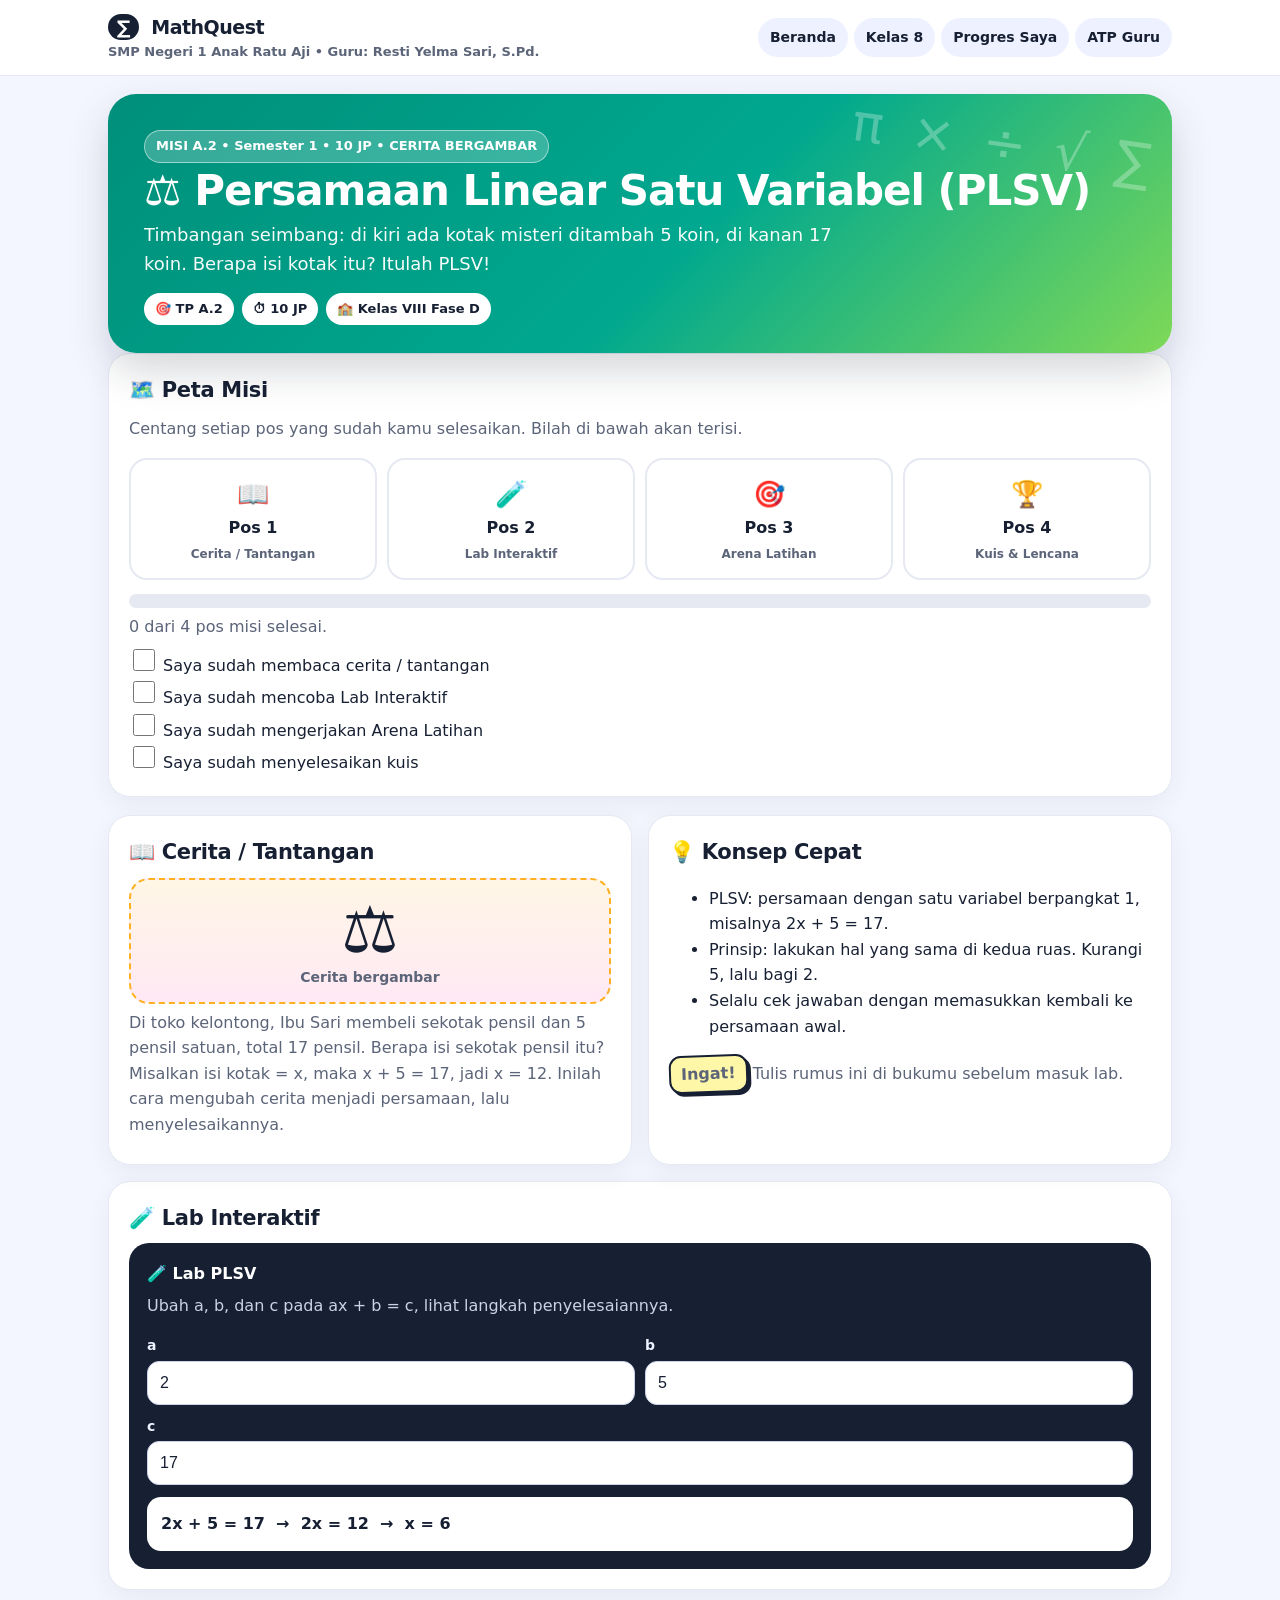
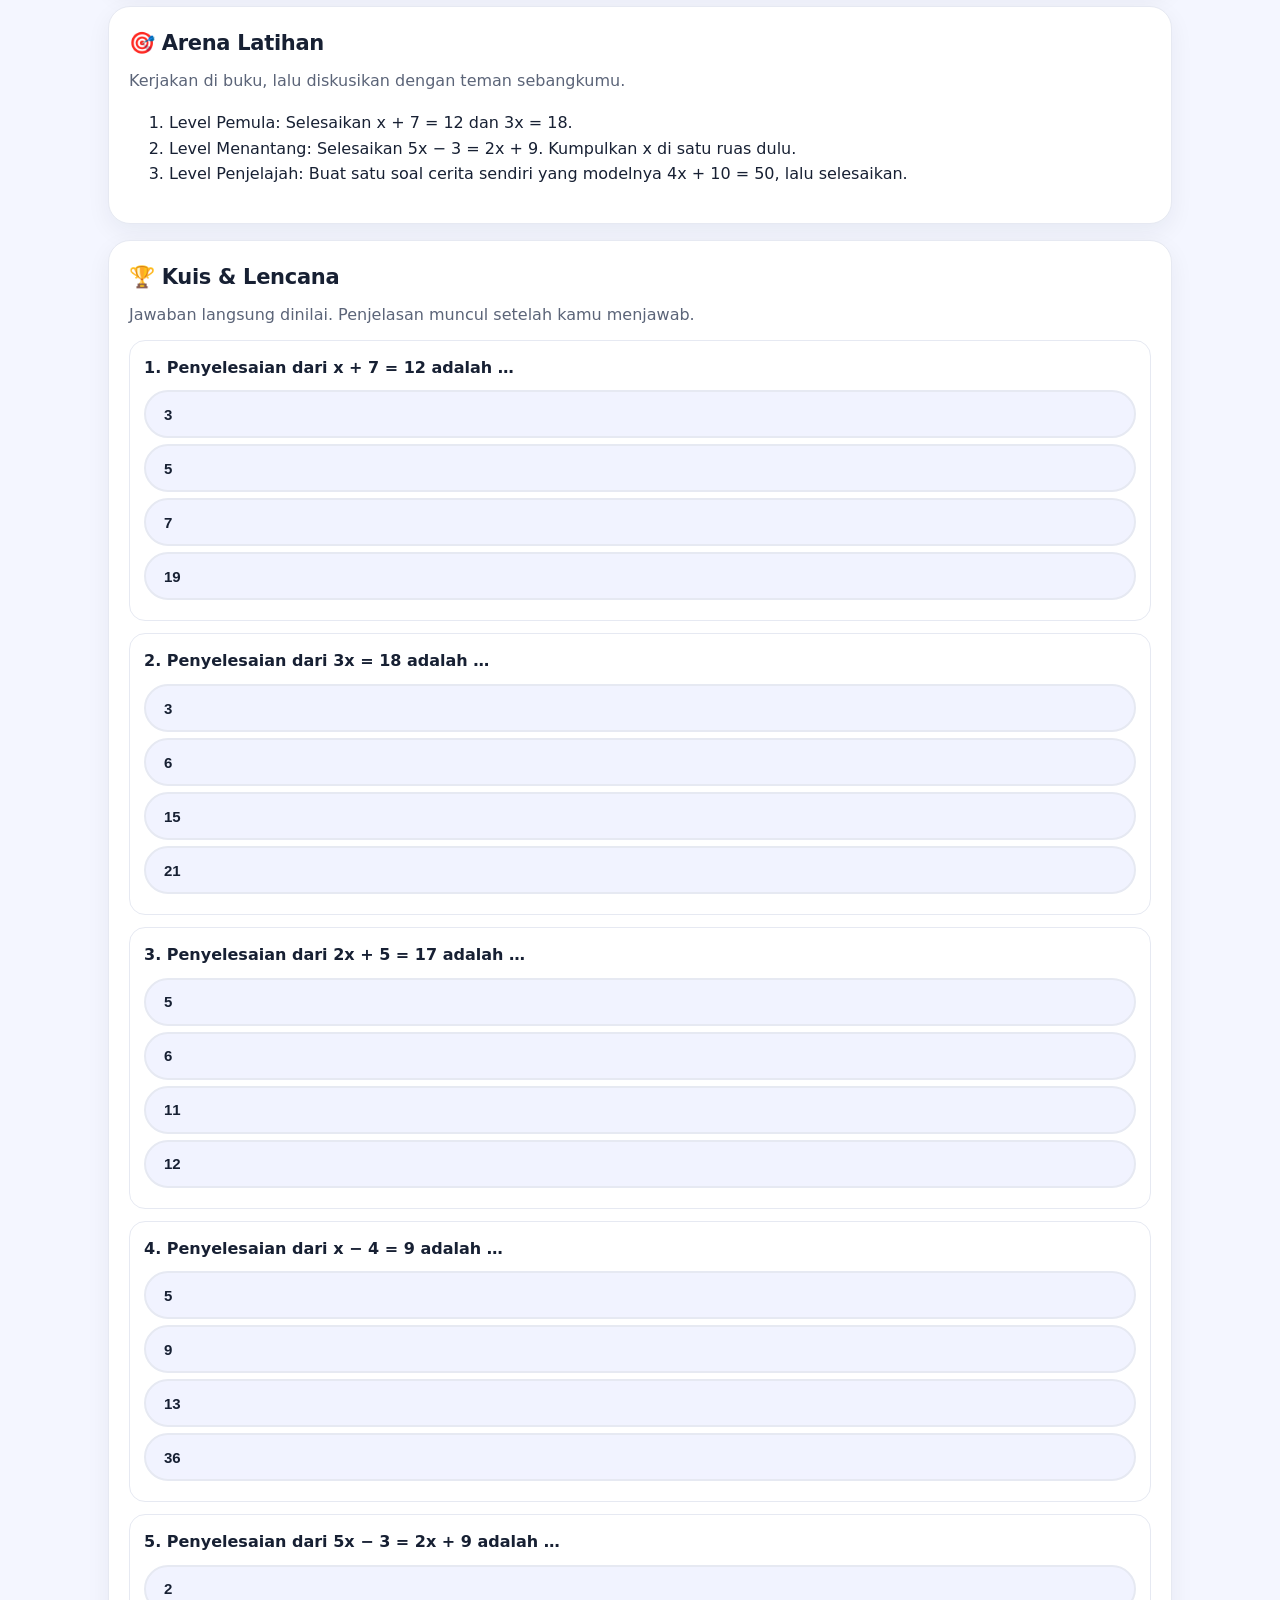
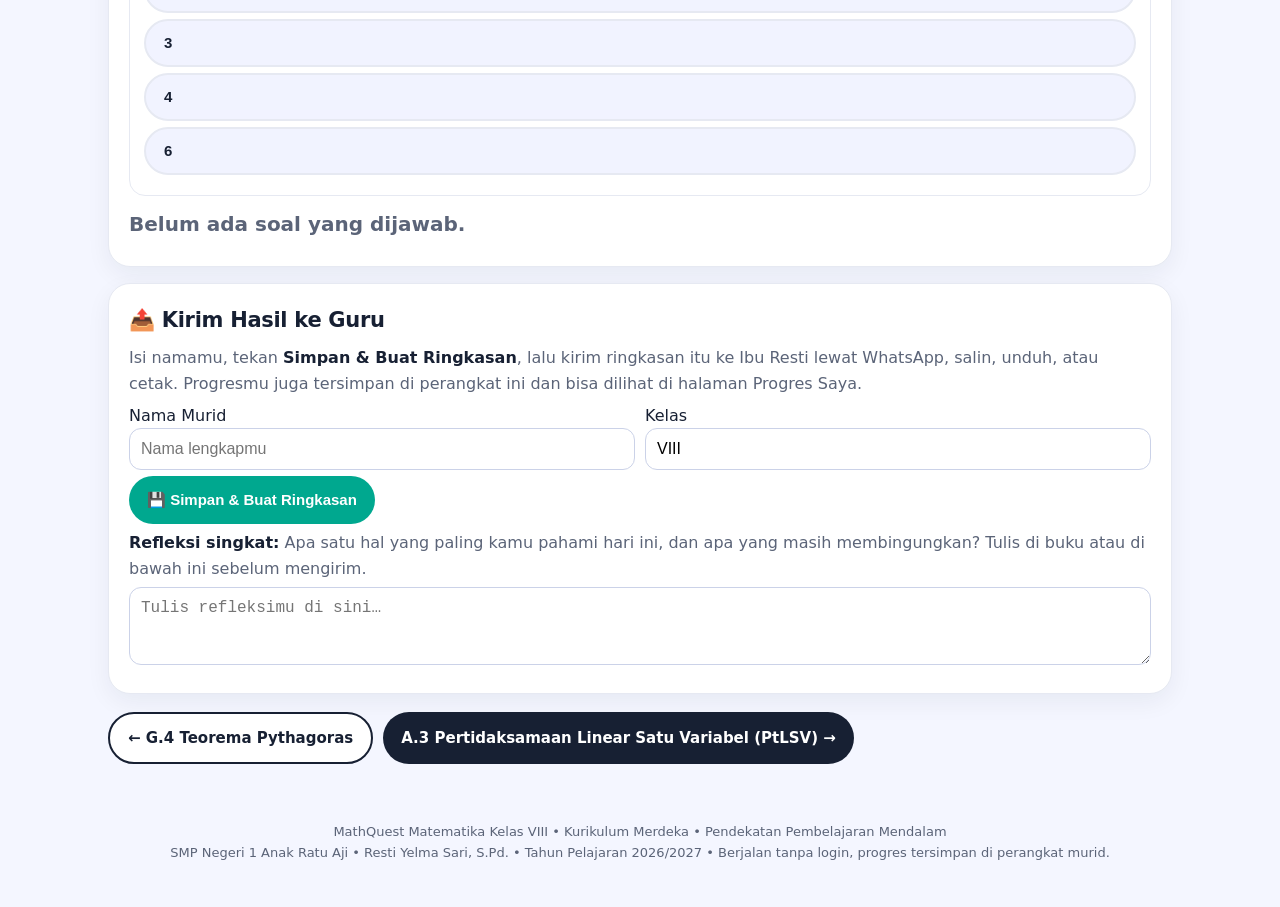
==== kelas-8/a2-plsv.html @ ed94c242 "MathQuest Kelas VIII: 15 halaman MPI, template Peta Misi, responsif HP-tablet-laptop-TV" ====
<!DOCTYPE html><html lang="id"><head><meta charset="utf-8"><meta name="viewport" content="width=device-width,initial-scale=1">
<title>A.2 Persamaan Linear Satu Variabel (PLSV) — MathQuest Kelas VIII</title>
<link rel="stylesheet" href="../assets/css/style.css"></head>
<body data-elemen="aljabar" data-tp="A.2" data-judul="Persamaan Linear Satu Variabel (PLSV)">
<div class="topbar"><div class="topbar-inner"><div><div class="logo"><span>∑</span> MathQuest</div><div class="school">SMP Negeri 1 Anak Ratu Aji • Guru: Resti Yelma Sari, S.Pd.</div></div><nav class="mainnav"><a href="../index.html">Beranda</a><a href="../kelas-8/index.html">Kelas 8</a><a href="../kelas-8/progres.html">Progres Saya</a><a href="../kelas-8/atp.html">ATP Guru</a></nav></div></div>
<div class="wrap">
<section class="hero"><div class="symbols">π × ÷ √ ∑</div>
<span class="badge">MISI A.2 • Semester 1 • 10 JP • CERITA BERGAMBAR</span>
<h1>⚖️ Persamaan Linear Satu Variabel (PLSV)</h1>
<p>Timbangan seimbang: di kiri ada kotak misteri ditambah 5 koin, di kanan 17 koin. Berapa isi kotak itu? Itulah PLSV!</p>
<div class="pillrow"><span class="pill">🎯 TP A.2</span><span class="pill">⏱ 10 JP</span><span class="pill">🏫 Kelas VIII Fase D</span></div></section>

<section class="card" id="peta"><h2>🗺️ Peta Misi</h2><p>Centang setiap pos yang sudah kamu selesaikan. Bilah di bawah akan terisi.</p>
<div class="mission">
<div class="pos" data-pos="cerita"><div class="num">📖</div>Pos 1<small>Cerita / Tantangan</small></div>
<div class="pos" data-pos="lab"><div class="num">🧪</div>Pos 2<small>Lab Interaktif</small></div>
<div class="pos" data-pos="latihan"><div class="num">🎯</div>Pos 3<small>Arena Latihan</small></div>
<div class="pos" data-pos="kuis"><div class="num">🏆</div>Pos 4<small>Kuis &amp; Lencana</small></div></div>
<div class="bar" style="margin-top:14px"><i id="missionBar" style="width:0%"></i></div><p id="missionText">0 dari 4 pos misi selesai.</p>
<label><input type="checkbox" class="mission-check check" data-pos="cerita"> Saya sudah membaca cerita / tantangan</label><br>
<label><input type="checkbox" class="mission-check check" data-pos="lab"> Saya sudah mencoba Lab Interaktif</label><br>
<label><input type="checkbox" class="mission-check check" data-pos="latihan"> Saya sudah mengerjakan Arena Latihan</label><br>
<label><input type="checkbox" class="mission-check check" data-pos="kuis"> Saya sudah menyelesaikan kuis</label></section>

<div class="grid">
<section class="card"><h2>📖 Cerita / Tantangan</h2><div class="illus">⚖️<small>Cerita bergambar</small></div><p>Di toko kelontong, Ibu Sari membeli sekotak pensil dan 5 pensil satuan, total 17 pensil. Berapa isi sekotak pensil itu? Misalkan isi kotak = x, maka x + 5 = 17, jadi x = 12. Inilah cara mengubah cerita menjadi persamaan, lalu menyelesaikannya.</p></section>
<section class="card"><h2>💡 Konsep Cepat</h2><ul><li>PLSV: persamaan dengan satu variabel berpangkat 1, misalnya 2x + 5 = 17.</li><li>Prinsip: lakukan hal yang sama di kedua ruas. Kurangi 5, lalu bagi 2.</li><li>Selalu cek jawaban dengan memasukkan kembali ke persamaan awal.</li></ul><p><span class="sticker">Ingat!</span> Tulis rumus ini di bukumu sebelum masuk lab.</p></section></div>

<section class="card" style="margin-top:16px"><h2>🧪 Lab Interaktif</h2><div class="lab"><h3>🧪 Lab PLSV</h3><p style="color:#cbd2e8">Ubah a, b, dan c pada ax + b = c, lihat langkah penyelesaiannya.</p><div class="row"><div><label>a</label><input id="plsvA" type="number" value="2" step="1"></div><div><label>b</label><input id="plsvB" type="number" value="5" step="1"></div></div><label>c</label><input id="plsvC" type="number" value="17" step="1"><div class="out" id="plsvOut"></div></div></section>

<section class="card" style="margin-top:16px"><h2>🎯 Arena Latihan</h2><p>Kerjakan di buku, lalu diskusikan dengan teman sebangkumu.</p><ol><li>Level Pemula: Selesaikan x + 7 = 12 dan 3x = 18.</li><li>Level Menantang: Selesaikan 5x − 3 = 2x + 9. Kumpulkan x di satu ruas dulu.</li><li>Level Penjelajah: Buat satu soal cerita sendiri yang modelnya 4x + 10 = 50, lalu selesaikan.</li></ol></section>

<section class="card quiz" style="margin-top:16px"><h2>🏆 Kuis &amp; Lencana</h2><p>Jawaban langsung dinilai. Penjelasan muncul setelah kamu menjawab.</p><div class="q"><p>1. Penyelesaian dari x + 7 = 12 adalah …</p><button type="button" class="opt" data-ok="0">3</button><button type="button" class="opt" data-ok="1">5</button><button type="button" class="opt" data-ok="0">7</button><button type="button" class="opt" data-ok="0">19</button><div class="fb" hidden>💡 x = 12 − 7 = 5.</div></div><div class="q"><p>2. Penyelesaian dari 3x = 18 adalah …</p><button type="button" class="opt" data-ok="0">3</button><button type="button" class="opt" data-ok="1">6</button><button type="button" class="opt" data-ok="0">15</button><button type="button" class="opt" data-ok="0">21</button><div class="fb" hidden>💡 x = 18 ÷ 3 = 6.</div></div><div class="q"><p>3. Penyelesaian dari 2x + 5 = 17 adalah …</p><button type="button" class="opt" data-ok="0">5</button><button type="button" class="opt" data-ok="1">6</button><button type="button" class="opt" data-ok="0">11</button><button type="button" class="opt" data-ok="0">12</button><div class="fb" hidden>💡 2x = 12, jadi x = 6.</div></div><div class="q"><p>4. Penyelesaian dari x − 4 = 9 adalah …</p><button type="button" class="opt" data-ok="0">5</button><button type="button" class="opt" data-ok="0">9</button><button type="button" class="opt" data-ok="1">13</button><button type="button" class="opt" data-ok="0">36</button><div class="fb" hidden>💡 x = 9 + 4 = 13.</div></div><div class="q"><p>5. Penyelesaian dari 5x − 3 = 2x + 9 adalah …</p><button type="button" class="opt" data-ok="0">2</button><button type="button" class="opt" data-ok="0">3</button><button type="button" class="opt" data-ok="1">4</button><button type="button" class="opt" data-ok="0">6</button><div class="fb" hidden>💡 3x = 12, jadi x = 4.</div></div><p class="score-out score">Belum ada soal yang dijawab.</p></section>

<section class="card" style="margin-top:16px"><h2>📤 Kirim Hasil ke Guru</h2>
<p>Isi namamu, tekan <strong>Simpan &amp; Buat Ringkasan</strong>, lalu kirim ringkasan itu ke Ibu Resti lewat WhatsApp, salin, unduh, atau cetak. Progresmu juga tersimpan di perangkat ini dan bisa dilihat di halaman Progres Saya.</p>
<div class="row" style="display:grid;grid-template-columns:1fr 1fr;gap:10px"><div><label>Nama Murid</label><input id="namaMurid" type="text" placeholder="Nama lengkapmu"></div><div><label>Kelas</label><input id="kelasMurid" type="text" value="VIII" placeholder="Contoh: VIII A"></div></div>
<p><button type="button" class="btn-green" id="simpanHasil">💾 Simpan &amp; Buat Ringkasan</button></p>
<div id="hasilBox" hidden><div class="out" id="hasilOut"></div><p style="margin-top:12px">
<button type="button" data-share="wa" class="btn">💬 Kirim via WhatsApp</button>
<button type="button" data-share="salin" class="btn btn-light">📋 Salin</button>
<button type="button" data-share="unduh" class="btn btn-light">⬇️ Unduh</button>
<button type="button" data-share="cetak" class="btn btn-light">🖨️ Cetak</button></p></div>
<p><strong>Refleksi singkat:</strong> Apa satu hal yang paling kamu pahami hari ini, dan apa yang masih membingungkan? Tulis di buku atau di bawah ini sebelum mengirim.</p>
<textarea rows="3" placeholder="Tulis refleksimu di sini…"></textarea></section>

<p style="display:flex;gap:10px;flex-wrap:wrap;margin-top:18px"><a class="btn btn-light" href="g4-teorema-pythagoras.html">← G.4 Teorema Pythagoras</a><a class="btn" href="a3-ptlsv.html">A.3 Pertidaksamaan Linear Satu Variabel (PtLSV) →</a></p>
</div><footer>MathQuest Matematika Kelas VIII • Kurikulum Merdeka • Pendekatan Pembelajaran Mendalam<br>SMP Negeri 1 Anak Ratu Aji • Resti Yelma Sari, S.Pd. • Tahun Pelajaran 2026/2027 • Berjalan tanpa login, progres tersimpan di perangkat murid.</footer><script src="../assets/js/app.js"></script></body></html>
---- assets/css/style.css ----
/* MathQuest Kelas VIII — template BARU, bukan template PLSV kemarin.
   Responsif: HP kecil, tablet, laptop, sampai TV/PID 52 inci.
   Prinsipnya: satu kolom di HP, makin lebar makin banyak kolom,
   huruf dan tombol membesar di layar besar, bukan sekadar melebar. */
*{box-sizing:border-box}
:root{
  --ink:#172033; --muted:#5b6478; --line:#e6e9f2; --bg:#f4f6ff;
  --bilangan:#ff6b35; --bilangan2:#ffb020;
  --aljabar:#00a88f; --aljabar2:#7ed957;
  --geometri:#7c5cff; --geometri2:#ff5ca8;
  --data:#0087e6; --data2:#00c2a8;
  --card:#ffffff;
  --wrap:980px; --base:16px; --gap:16px;
}
html{-webkit-text-size-adjust:100%;text-size-adjust:100%}
body{margin:0;font-family:system-ui,-apple-system,"Segoe UI",Roboto,Arial,sans-serif;color:var(--ink);background:var(--bg);line-height:1.6;font-size:var(--base)}
img,canvas,video{max-width:100%;height:auto}
a{color:#2540d8;text-decoration:none}
a:hover{text-decoration:underline}
a:focus-visible,button:focus-visible,input:focus-visible,select:focus-visible,textarea:focus-visible{outline:3px solid #ffb020;outline-offset:2px}
.topbar{position:sticky;top:0;z-index:20;background:rgba(255,255,255,.95);backdrop-filter:blur(8px);border-bottom:1px solid var(--line)}
.topbar-inner{max-width:var(--wrap);margin:0 auto;padding:12px 18px;display:flex;gap:12px;align-items:center;flex-wrap:wrap}
.logo{font-weight:900;letter-spacing:-.5px;font-size:19px}
.logo span{background:#172033;color:#fff;padding:2px 9px;border-radius:999px;margin-right:6px}
.school{font-size:13px;color:var(--muted);font-weight:600}
nav.mainnav{margin-left:auto;display:flex;gap:6px;flex-wrap:wrap}
nav.mainnav a{padding:8px 12px;border-radius:999px;background:#eef1ff;font-weight:700;font-size:14px;color:#172033;white-space:nowrap}
nav.mainnav a:hover{background:#172033;color:#fff;text-decoration:none}
.wrap{max-width:var(--wrap);margin:0 auto;padding:18px;width:100%}
.hero{border-radius:28px;padding:clamp(20px,4vw,36px) clamp(18px,4vw,36px) clamp(18px,3vw,28px);color:#fff;position:relative;overflow:hidden;box-shadow:0 18px 40px rgba(23,32,51,.18)}
body[data-elemen="bilangan"] .hero{background:linear-gradient(135deg,#ff6b35,#ff9e2c 55%,#ffb020)}
body[data-elemen="aljabar"] .hero{background:linear-gradient(135deg,#008f7a,#00a88f 55%,#7ed957)}
body[data-elemen="geometri"] .hero{background:linear-gradient(135deg,#6a4cff,#7c5cff 55%,#ff5ca8)}
body[data-elemen="data"] .hero{background:linear-gradient(135deg,#0066cc,#0087e6 55%,#00c2a8)}
body[data-elemen="umum"] .hero{background:linear-gradient(135deg,#172033,#3b4fd8 60%,#ff5ca8)}
.hero h1{margin:6px 0 8px;font-size:clamp(28px,6vw,44px);line-height:1.05;letter-spacing:-1px}
.hero p{margin:0;max-width:720px;opacity:.96;font-size:clamp(15px,2.2vw,18px)}
.hero .symbols{position:absolute;right:14px;top:8px;font-size:52px;opacity:.28;letter-spacing:6px;transform:rotate(8deg)}
.badge{display:inline-block;background:rgba(255,255,255,.22);border:1px solid rgba(255,255,255,.5);padding:5px 11px;border-radius:999px;font-size:13px;font-weight:800}
.badge.dark{background:#172033;color:#fff;border-color:#172033}
.pillrow{display:flex;gap:8px;flex-wrap:wrap;margin-top:14px}
.pill{background:#fff;color:#172033;border-radius:999px;padding:6px 11px;font-size:13px;font-weight:800}
.grid{display:grid;grid-template-columns:repeat(auto-fit,minmax(250px,1fr));gap:var(--gap);margin-top:18px}
.card{background:var(--card);border:1px solid var(--line);border-radius:22px;padding:20px;box-shadow:0 8px 24px rgba(23,32,51,.06);min-width:0}
.card:has(table){overflow-x:auto}
.card h2{margin:0 0 8px;font-size:21px;letter-spacing:-.3px}
.card h3{margin:14px 0 6px;font-size:16px}
.card p{color:var(--muted);margin:6px 0}
.card p strong{color:var(--ink)}
.mission{display:grid;grid-template-columns:repeat(4,1fr);gap:10px;margin-top:16px}
.mission a,.mission div.pos{background:#fff;border:2px solid var(--line);border-radius:18px;padding:14px;text-align:center;font-weight:800;color:#172033}
.mission .pos small{display:block;color:var(--muted);font-weight:600;font-size:12px;margin-top:4px}
.mission .pos.done{border-color:#00a88f;background:#eafff8}
.mission .num{font-size:26px}
.sticker{display:inline-block;transform:rotate(-2deg);background:#fff7a8;border:2px solid #172033;border-radius:12px;padding:4px 10px;font-weight:900;box-shadow:3px 3px 0 #172033}
.illus{font-size:64px;line-height:1;text-align:center;background:linear-gradient(180deg,#fff6e5,#ffe9f5);border:2px dashed #ffb020;border-radius:20px;padding:18px 10px}
.illus small{display:block;font-size:14px;color:#5b6478;font-weight:700;margin-top:8px}
.lab{background:#172033;color:#eef1ff;border-radius:20px;padding:18px}
.lab h3{color:#fff;margin-top:0}
.lab label{display:block;font-weight:700;margin:10px 0 4px;font-size:14px}
.lab input,.lab select,.lab textarea{width:100%;padding:12px;border-radius:12px;border:1px solid #cbd2e8;font-size:16px;background:#fff;color:#172033}
.lab .row{display:grid;grid-template-columns:1fr 1fr;gap:10px}
input,select,textarea{padding:11px;border-radius:12px;border:1.5px solid #cbd2e8;font-size:16px;width:100%}
button,.btn{border:0;cursor:pointer;background:#172033;color:#fff;padding:12px 18px;border-radius:999px;font-weight:800;font-size:15px;min-height:48px;display:inline-flex;align-items:center;justify-content:center}
button:hover,.btn:hover{filter:brightness(1.15)}
.btn-light{background:#fff;color:#172033;border:2px solid #172033}
.btn-green{background:#00a88f}
.btn-pink{background:#ff5ca8}
.out{margin-top:12px;background:#fff;color:#172033;border-radius:14px;padding:14px;font-weight:700;white-space:pre-wrap;overflow-wrap:anywhere}
.q{border:1.5px solid var(--line);border-radius:16px;padding:14px;margin:12px 0}
.q p{color:#172033;font-weight:800;margin:0 0 10px}
.opt{display:block;width:100%;text-align:left;margin:6px 0;background:#f1f3ff;color:#172033;border:2px solid var(--line)}
.opt.correct{background:#d8ffef;border-color:#00a88f}
.opt.wrong{background:#ffe3ec;border-color:#ff5ca8}
.fb{font-size:14px;color:var(--muted);margin-top:8px}
.score{font-size:20px;font-weight:900}
.bar{height:14px;background:#e6e9f2;border-radius:999px;overflow:hidden}
.bar i{display:block;height:100%;background:linear-gradient(90deg,#00a88f,#7ed957);border-radius:999px}
table{width:100%;border-collapse:collapse;font-size:15px;min-width:520px}
th,td{border-bottom:1px solid var(--line);padding:9px 8px;text-align:left;vertical-align:top}
th{background:#eef1ff}
canvas{width:100%;height:auto;background:#fff;border-radius:14px;border:1px solid #cbd2e8;display:block}
.barchart{display:flex;align-items:flex-end;gap:8px;height:150px;margin-top:12px}
.barchart div{flex:1;background:linear-gradient(180deg,#7c5cff,#ff5ca8);border-radius:10px 10px 0 0;color:#fff;text-align:center;font-weight:800;padding-top:6px;min-width:0}
.check{accent-color:#00a88f;width:22px;height:22px}
footer{color:var(--muted);font-size:13px;text-align:center;padding:24px 12px 40px}

/* ---------- HP kecil: 320–480px ---------- */
@media(max-width:480px){
  :root{--gap:12px}
  .wrap{padding:12px}
  .topbar-inner{padding:10px 12px}
  .logo{font-size:18px}
  .school{font-size:12px}
  nav.mainnav{margin-left:0;width:100%}
  nav.mainnav a{flex:1;text-align:center;padding:11px 6px;font-size:13px}
  .hero{border-radius:20px}
  .hero .symbols{display:none}
  .hero p{max-width:none}
  .mission{grid-template-columns:1fr 1fr}
  .mission div.pos{padding:12px 8px}
  .grid{grid-template-columns:1fr}
  .lab{padding:14px}
  .lab .row{grid-template-columns:1fr}
  .card .row{grid-template-columns:1fr !important}
  .card{padding:16px;border-radius:18px}
  .illus{font-size:52px}
  table{font-size:14px}
  .barchart{height:120px}
}

/* ---------- HP besar / tablet potret: 481–767px ---------- */
@media(min-width:481px) and (max-width:767px){
  .wrap{padding:16px;width:94vw}
  .topbar-inner{width:94vw}
  .hero .symbols{font-size:40px}
  .mission{grid-template-columns:repeat(4,1fr)}
  .grid{grid-template-columns:repeat(auto-fit,minmax(240px,1fr))}
}

/* ---------- Tablet landscape / laptop kecil: 768–1023px ---------- */
@media(min-width:768px) and (max-width:1023px){
  :root{--wrap:94vw}
  .hero h1{font-size:38px}
  .grid{grid-template-columns:repeat(auto-fit,minmax(280px,1fr))}
  .card{padding:22px}
}

/* ---------- Laptop: 1024–1439px ---------- */
@media(min-width:1024px) and (max-width:1439px){
  :root{--wrap:1100px}
  .hero h1{font-size:42px}
  .grid{grid-template-columns:repeat(auto-fit,minmax(300px,1fr))}
}

/* ---------- Desktop besar: 1440–1919px ---------- */
@media(min-width:1440px){
  :root{--wrap:1280px;--base:17px;--gap:20px}
  .hero h1{font-size:48px}
  .hero .symbols{font-size:64px}
  .card{padding:24px}
  .card h2{font-size:23px}
  .grid{grid-template-columns:repeat(auto-fit,minmax(320px,1fr))}
}

/* ---------- TV / PID 52 inci dan layar sangat besar: 1920px ke atas ----------
   Di TV orang duduk lebih jauh, jadi huruf, tombol, dan kartu ikut membesar,
   bukan hanya kolomnya yang melebar. */
@media(min-width:1920px){
  :root{--wrap:1600px;--base:20px;--gap:24px}
  .topbar-inner{padding:16px 24px}
  .logo{font-size:24px}
  .school{font-size:16px}
  nav.mainnav a{font-size:17px;padding:12px 18px}
  .hero{border-radius:32px;padding:44px}
  .hero h1{font-size:62px}
  .hero p{font-size:22px;max-width:900px}
  .hero .symbols{font-size:88px;right:24px}
  .badge,.pill{font-size:16px;padding:8px 14px}
  .card{padding:30px;border-radius:26px}
  .card h2{font-size:28px}
  .card h3{font-size:20px}
  .grid{grid-template-columns:repeat(auto-fit,minmax(360px,1fr))}
  .mission div.pos{padding:22px;font-size:19px}
  .mission .pos small{font-size:15px}
  .mission .num{font-size:34px}
  .illus{font-size:84px}
  button,.btn{font-size:19px;min-height:56px;padding:14px 24px}
  input,select,textarea,.lab input,.lab select,.lab textarea{font-size:19px;padding:14px}
  .lab{padding:26px}
  .lab label{font-size:17px}
  table{font-size:18px}
  .q p{font-size:19px}
  .score{font-size:24px}
  footer{font-size:16px}
}
@media(min-width:2560px){
  :root{--wrap:1900px;--base:22px}
  .hero h1{font-size:72px}
}
@media print{nav.mainnav,.topbar,.btn,button{display:none!important}.hero{box-shadow:none}}
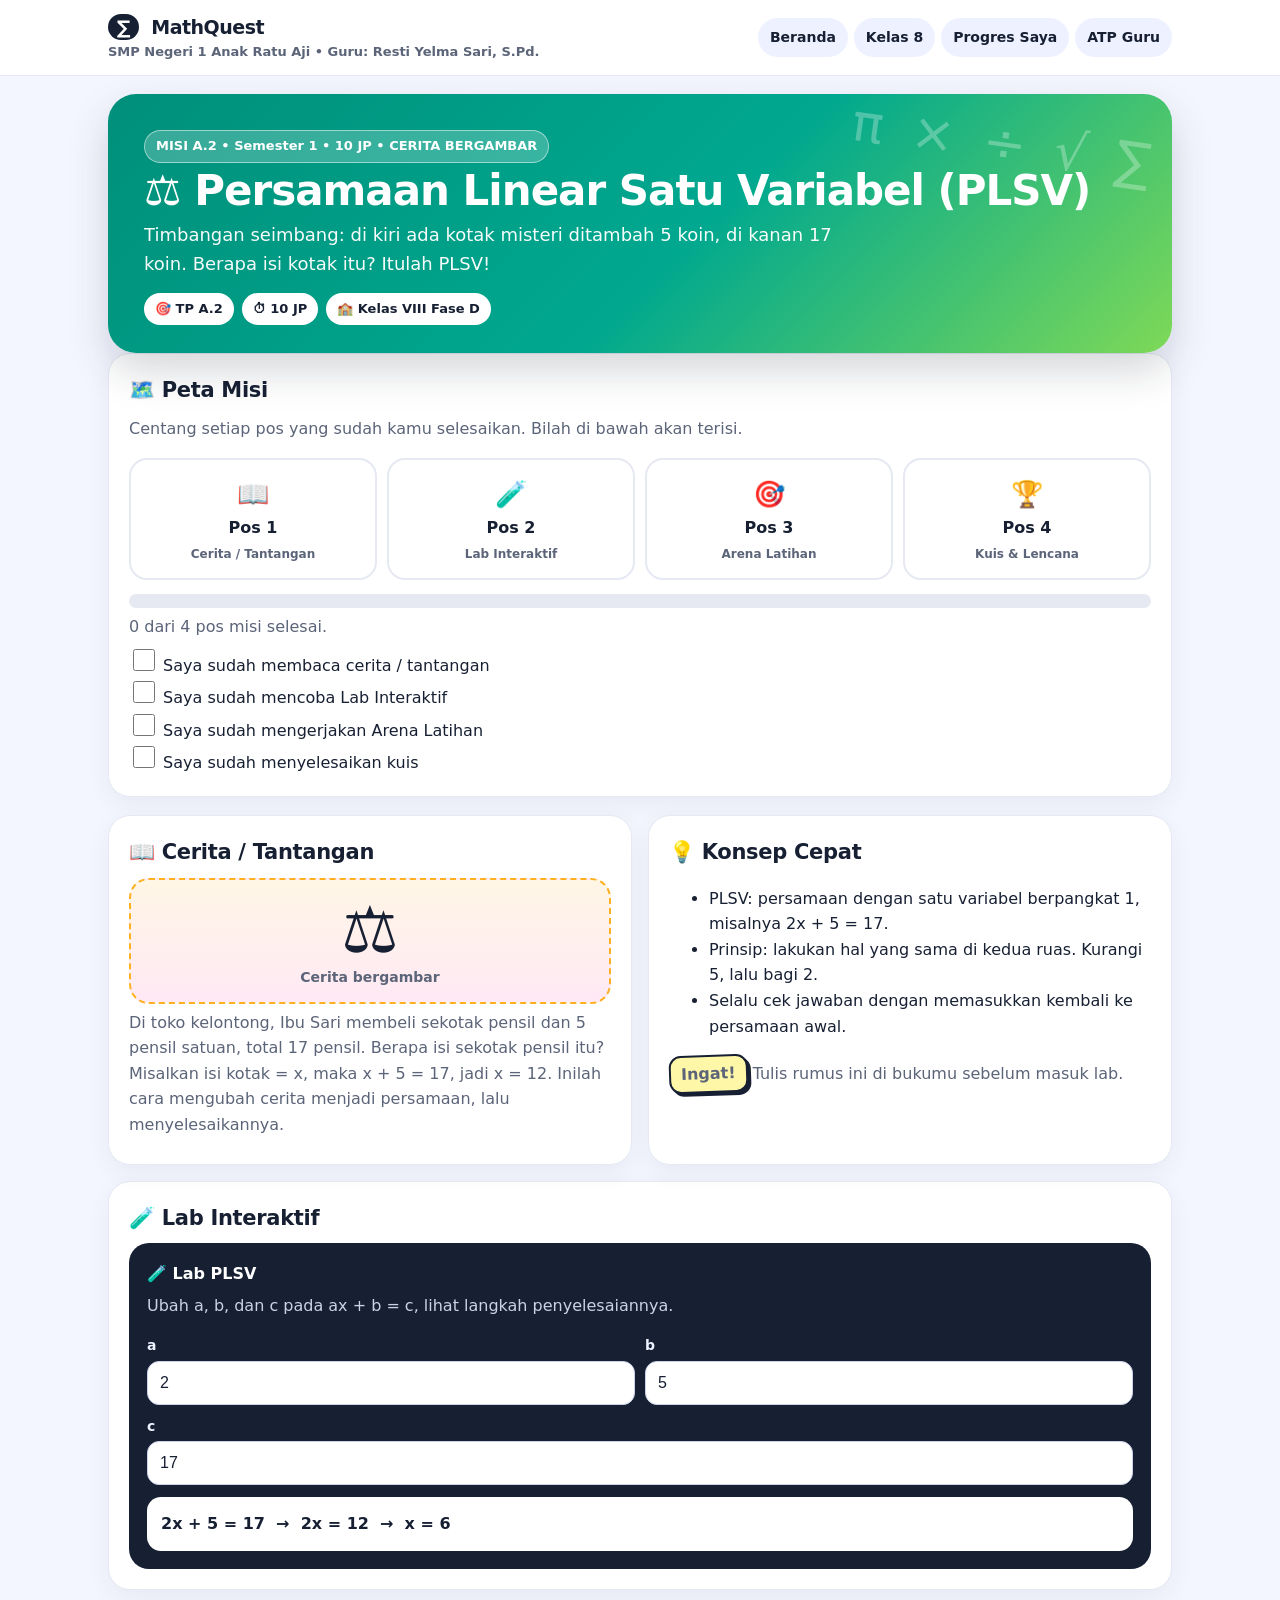
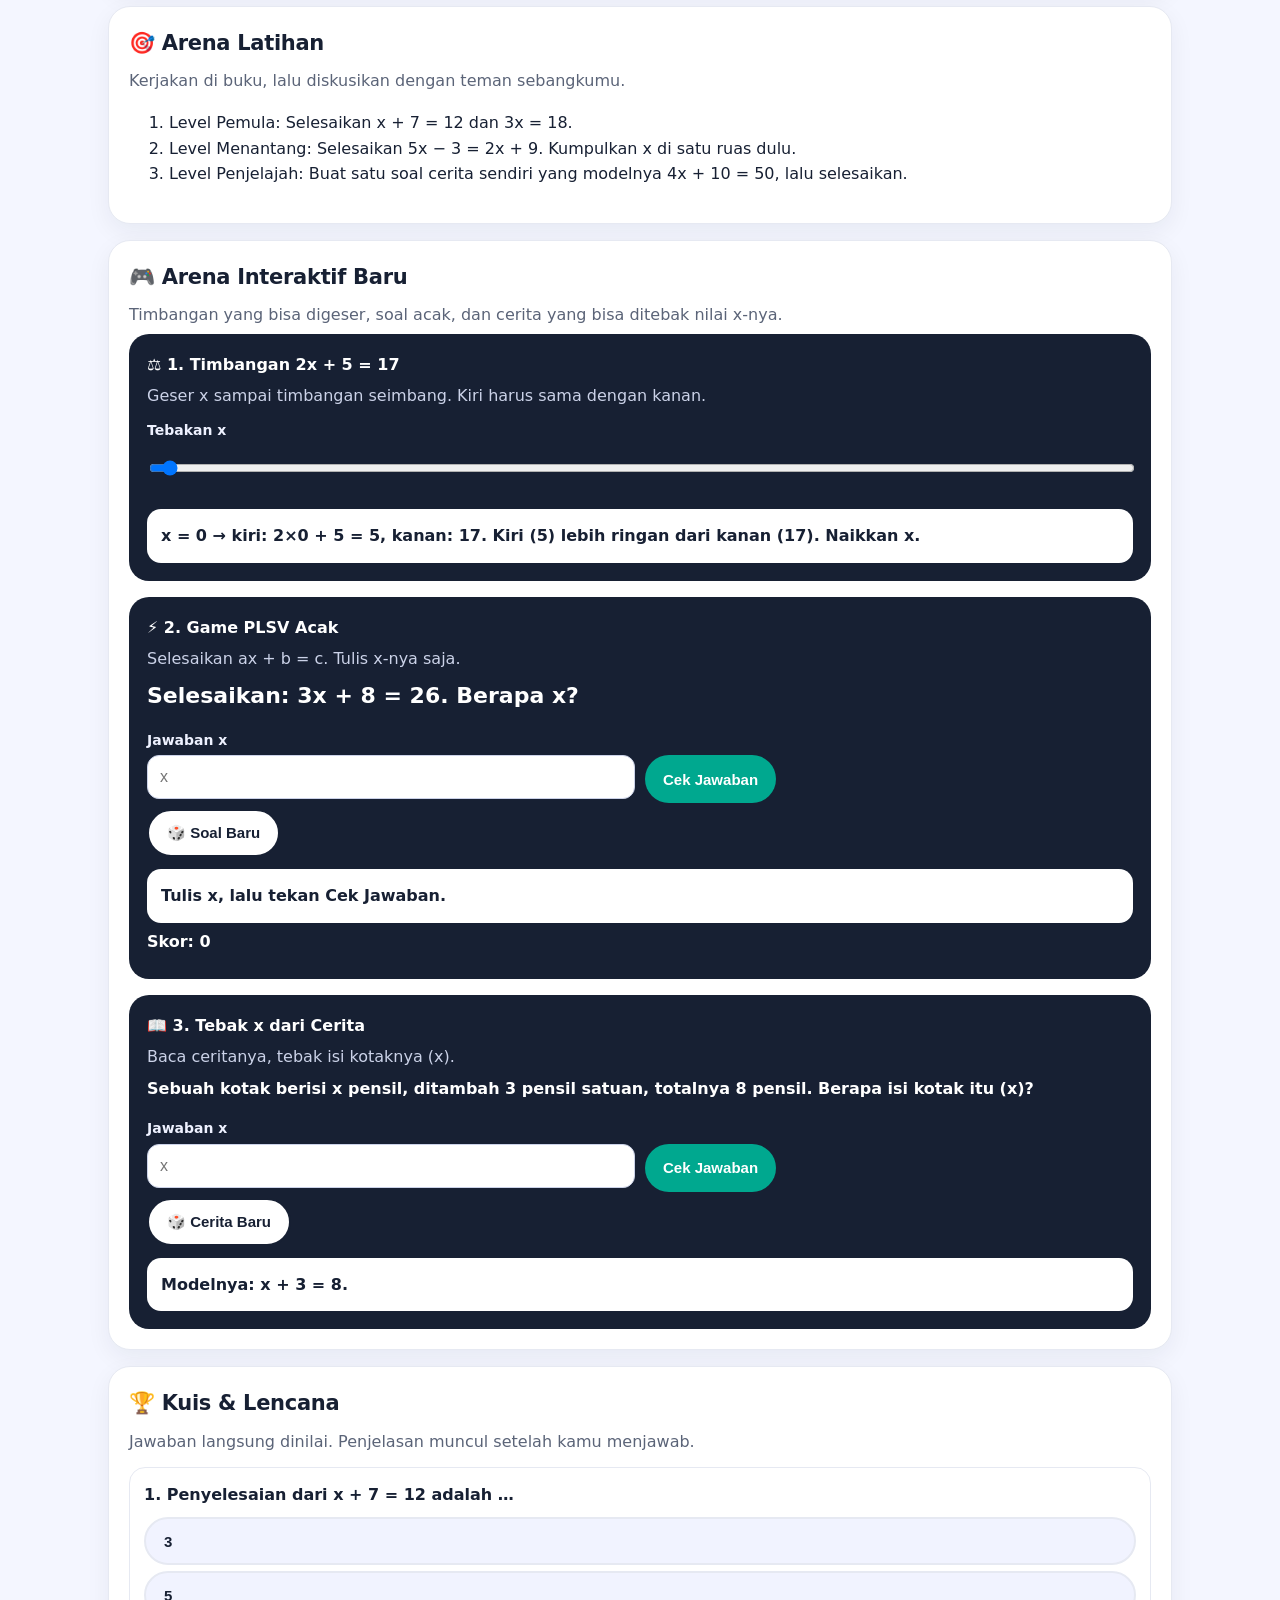
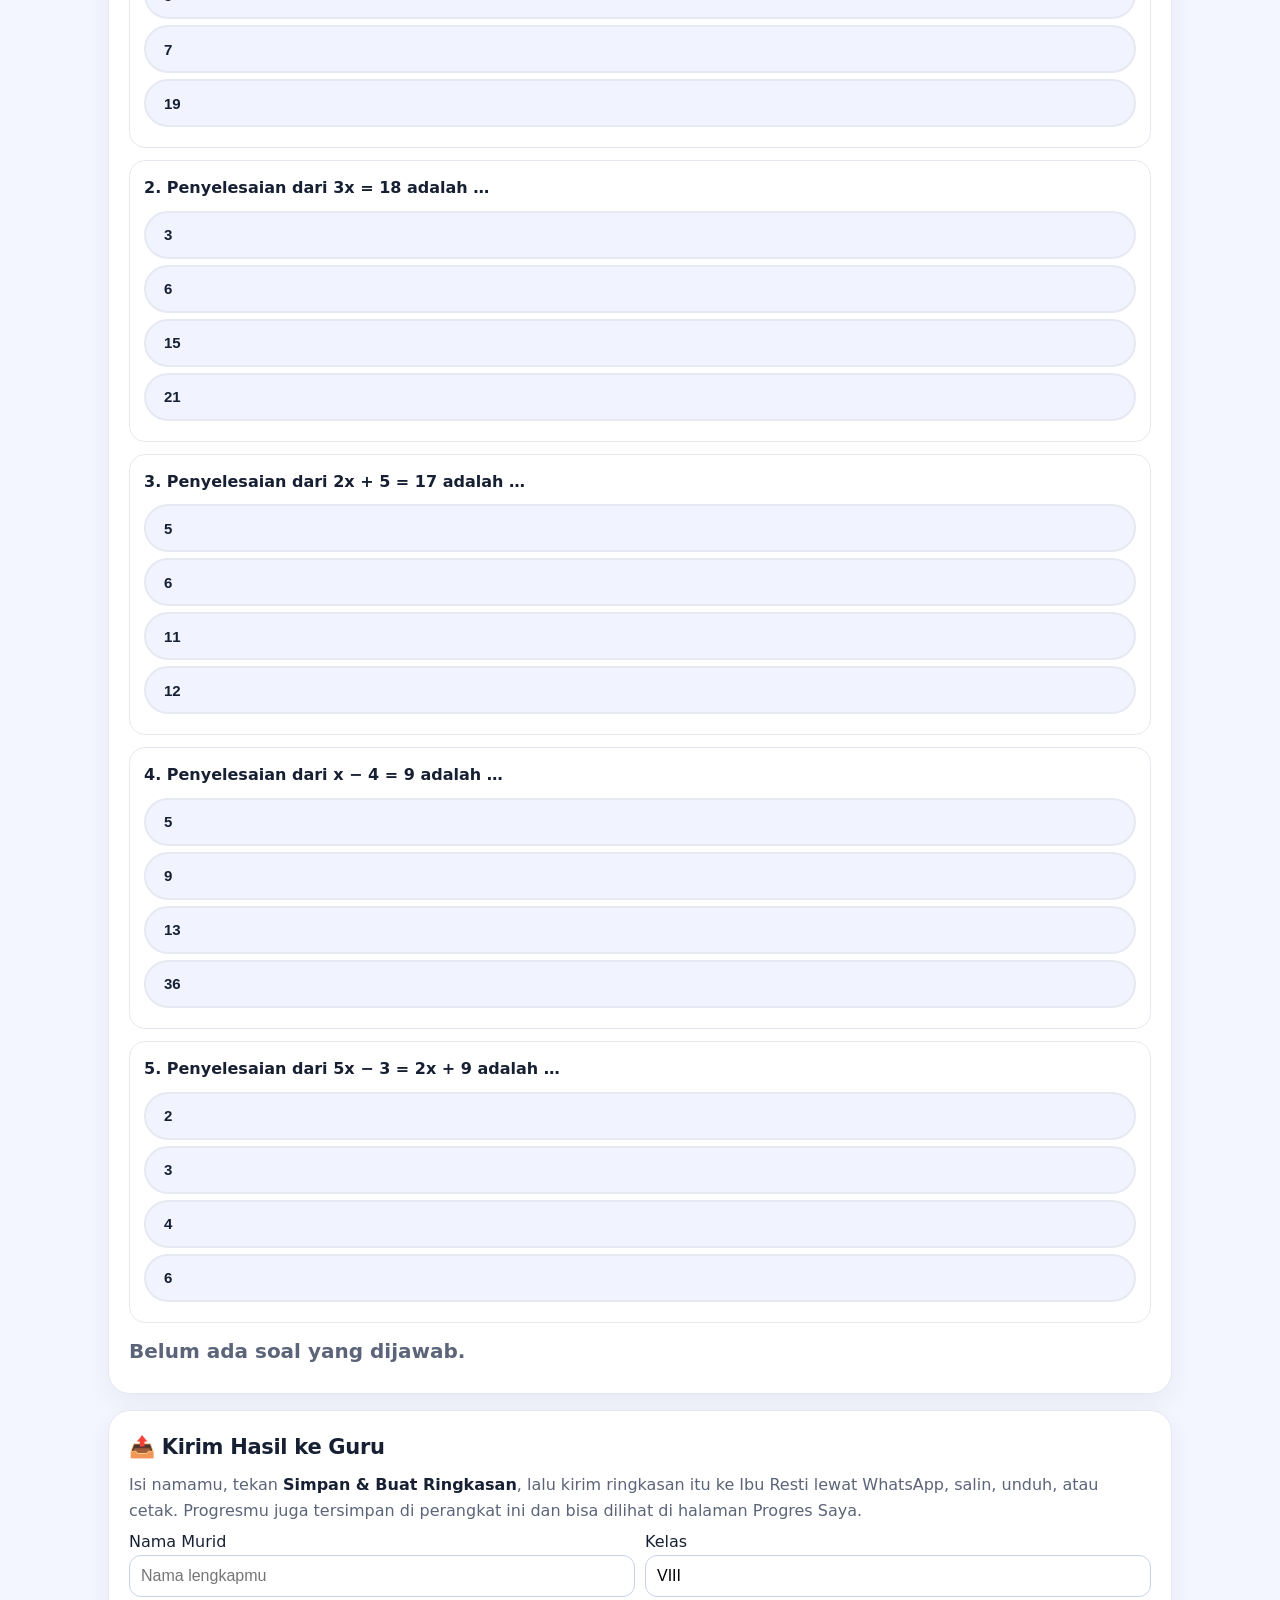
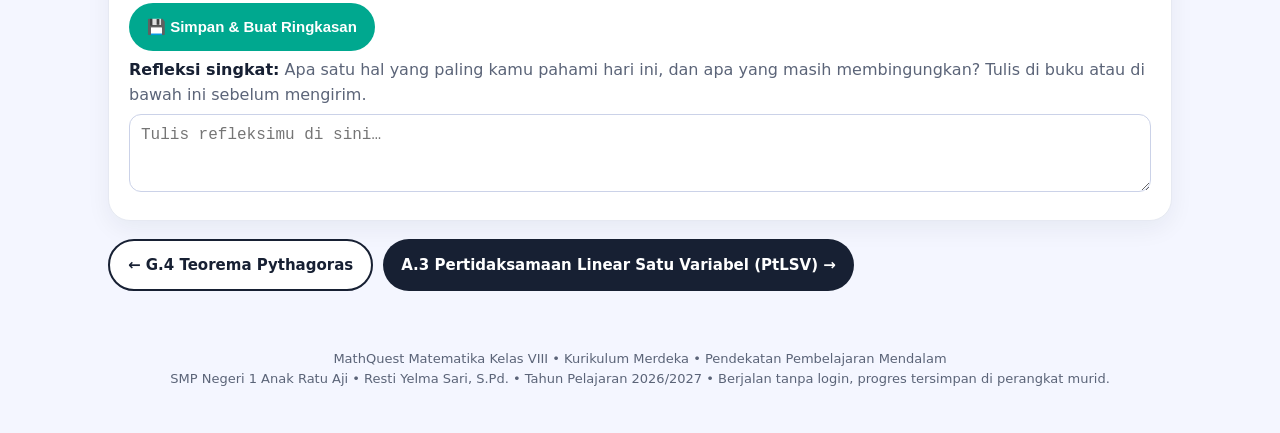
==== commit add9eae7: "Semua halaman Kelas 8: tambah Arena Interaktif Baru (visual, simulasi, dan game per TP)" ====
--- a/kelas-8/a2-plsv.html
+++ b/kelas-8/a2-plsv.html
@@ -30,6 +30,14 @@
 
 <section class="card" style="margin-top:16px"><h2>🎯 Arena Latihan</h2><p>Kerjakan di buku, lalu diskusikan dengan teman sebangkumu.</p><ol><li>Level Pemula: Selesaikan x + 7 = 12 dan 3x = 18.</li><li>Level Menantang: Selesaikan 5x − 3 = 2x + 9. Kumpulkan x di satu ruas dulu.</li><li>Level Penjelajah: Buat satu soal cerita sendiri yang modelnya 4x + 10 = 50, lalu selesaikan.</li></ol></section>
 
+<section class="card" style="margin-top:16px"><h2>🎮 Arena Interaktif Baru</h2><p>Timbangan yang bisa digeser, soal acak, dan cerita yang bisa ditebak nilai x-nya.</p>
+<div class="lab"><h3>⚖️ 1. Timbangan 2x + 5 = 17</h3><p style="color:#cbd2e8">Geser x sampai timbangan seimbang. Kiri harus sama dengan kanan.</p><label>Tebakan x</label><input id="timbangX" type="range" min="0" max="20" step="1" value="0"><div class="out" id="timbangOut"></div></div>
+<div style="height:16px"></div>
+<div class="lab"><h3>⚡ 2. Game PLSV Acak</h3><p style="color:#cbd2e8">Selesaikan ax + b = c. Tulis x-nya saja.</p><p id="plsvGameSoal" style="font-size:22px;font-weight:900;color:#fff">Siap?</p><div class="row"><div><label>Jawaban x</label><input id="plsvGameJawab" type="number" placeholder="x"></div><div><label>&nbsp;</label><button type="button" class="btn-green" id="plsvGameCek">Cek Jawaban</button></div></div><p><button type="button" class="btn-light" id="plsvGameBaru">🎲 Soal Baru</button></p><div class="out" id="plsvGameOut"></div><p id="plsvGameSkor" style="color:#fff;font-weight:800">Skor: 0</p></div>
+<div style="height:16px"></div>
+<div class="lab"><h3>📖 3. Tebak x dari Cerita</h3><p style="color:#cbd2e8">Baca ceritanya, tebak isi kotaknya (x).</p><p id="ceritaSoal" style="color:#fff;font-weight:700">Siap?</p><div class="row"><div><label>Jawaban x</label><input id="ceritaJawab" type="number" placeholder="x"></div><div><label>&nbsp;</label><button type="button" class="btn-green" id="ceritaCek">Cek Jawaban</button></div></div><p><button type="button" class="btn-light" id="ceritaBaru">🎲 Cerita Baru</button></p><div class="out" id="ceritaOut"></div></div>
+</section>
+
 <section class="card quiz" style="margin-top:16px"><h2>🏆 Kuis &amp; Lencana</h2><p>Jawaban langsung dinilai. Penjelasan muncul setelah kamu menjawab.</p><div class="q"><p>1. Penyelesaian dari x + 7 = 12 adalah …</p><button type="button" class="opt" data-ok="0">3</button><button type="button" class="opt" data-ok="1">5</button><button type="button" class="opt" data-ok="0">7</button><button type="button" class="opt" data-ok="0">19</button><div class="fb" hidden>💡 x = 12 − 7 = 5.</div></div><div class="q"><p>2. Penyelesaian dari 3x = 18 adalah …</p><button type="button" class="opt" data-ok="0">3</button><button type="button" class="opt" data-ok="1">6</button><button type="button" class="opt" data-ok="0">15</button><button type="button" class="opt" data-ok="0">21</button><div class="fb" hidden>💡 x = 18 ÷ 3 = 6.</div></div><div class="q"><p>3. Penyelesaian dari 2x + 5 = 17 adalah …</p><button type="button" class="opt" data-ok="0">5</button><button type="button" class="opt" data-ok="1">6</button><button type="button" class="opt" data-ok="0">11</button><button type="button" class="opt" data-ok="0">12</button><div class="fb" hidden>💡 2x = 12, jadi x = 6.</div></div><div class="q"><p>4. Penyelesaian dari x − 4 = 9 adalah …</p><button type="button" class="opt" data-ok="0">5</button><button type="button" class="opt" data-ok="0">9</button><button type="button" class="opt" data-ok="1">13</button><button type="button" class="opt" data-ok="0">36</button><div class="fb" hidden>💡 x = 9 + 4 = 13.</div></div><div class="q"><p>5. Penyelesaian dari 5x − 3 = 2x + 9 adalah …</p><button type="button" class="opt" data-ok="0">2</button><button type="button" class="opt" data-ok="0">3</button><button type="button" class="opt" data-ok="1">4</button><button type="button" class="opt" data-ok="0">6</button><div class="fb" hidden>💡 3x = 12, jadi x = 4.</div></div><p class="score-out score">Belum ada soal yang dijawab.</p></section>
 
 <section class="card" style="margin-top:16px"><h2>📤 Kirim Hasil ke Guru</h2>
@@ -45,4 +53,4 @@
 <textarea rows="3" placeholder="Tulis refleksimu di sini…"></textarea></section>
 
 <p style="display:flex;gap:10px;flex-wrap:wrap;margin-top:18px"><a class="btn btn-light" href="g4-teorema-pythagoras.html">← G.4 Teorema Pythagoras</a><a class="btn" href="a3-ptlsv.html">A.3 Pertidaksamaan Linear Satu Variabel (PtLSV) →</a></p>
-</div><footer>MathQuest Matematika Kelas VIII • Kurikulum Merdeka • Pendekatan Pembelajaran Mendalam<br>SMP Negeri 1 Anak Ratu Aji • Resti Yelma Sari, S.Pd. • Tahun Pelajaran 2026/2027 • Berjalan tanpa login, progres tersimpan di perangkat murid.</footer><script src="../assets/js/app.js"></script></body></html>+</div><footer>MathQuest Matematika Kelas VIII • Kurikulum Merdeka • Pendekatan Pembelajaran Mendalam<br>SMP Negeri 1 Anak Ratu Aji • Resti Yelma Sari, S.Pd. • Tahun Pelajaran 2026/2027 • Berjalan tanpa login, progres tersimpan di perangkat murid.</footer><script src="../assets/js/app.js"></script><script src="../assets/js/arena.js"></script></body></html>
--- a/assets/css/style.css
+++ b/assets/css/style.css
@@ -178,4 +178,9 @@
   :root{--wrap:1900px;--base:22px}
   .hero h1{font-size:72px}
 }
+.big-number{font-size:clamp(44px,10vw,72px);font-weight:900;color:#fff;text-align:center;line-height:1}
+.big-number.pop{animation:pop .3s ease}
+@keyframes pop{0%{transform:scale(.7)}100%{transform:scale(1)}}
+.bakteri-grid{font-size:26px;line-height:1.5;word-break:break-all;background:rgba(255,255,255,.08);border-radius:14px;padding:12px;min-height:60px}
+@media(max-width:480px){.bakteri-grid{font-size:20px}}
 @media print{nav.mainnav,.topbar,.btn,button{display:none!important}.hero{box-shadow:none}}
